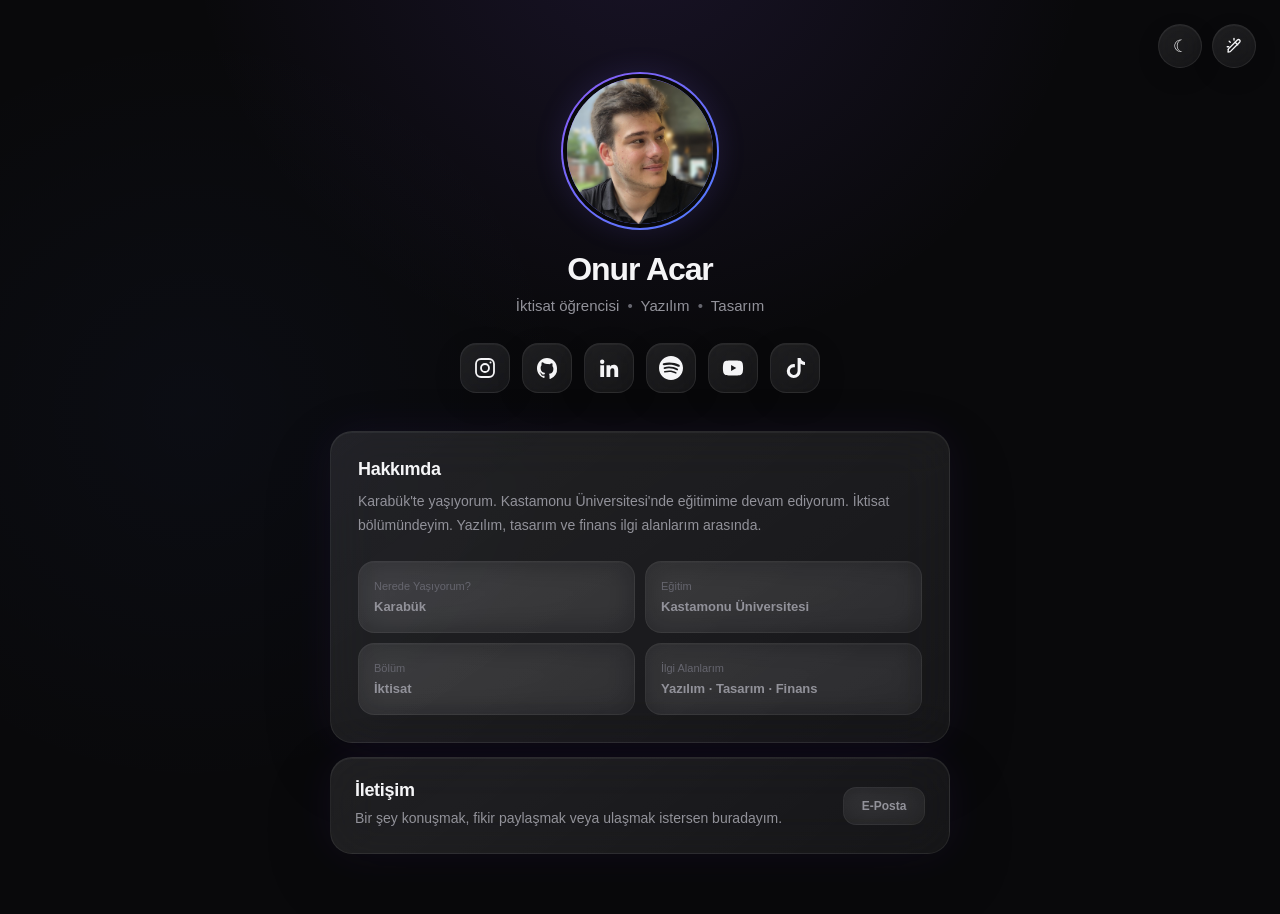
==== index.html @ 97173c67 "Add files via upload" ====
<!DOCTYPE html>
<html lang="tr">
<head>
    <meta charset="UTF-8">

    <meta
        name="viewport"
        content="width=device-width, initial-scale=1.0"
    >

    <meta
        name="description"
        content="Onur Acar — İktisat öğrencisi, yazılım ve tasarım."
    >

    <title>Onur Acar</title>

    <link rel="stylesheet" href="style.css">
</head>

<body>

    <!-- ---------- Yardımcı Butonlar ---------- -->

    <div class="utility-buttons" aria-label="Görünüm ayarları">

        <button
            id="theme-toggle"
            type="button"
            aria-label="Temayı değiştir"
        >
            ☾
        </button>

        <button
            id="color-toggle"
            type="button"
            aria-label="Rengi özelleştir"
            aria-expanded="false"
            aria-controls="color-panel"
        >
            <svg
                viewBox="0 0 24 24"
                fill="none"
                stroke="currentColor"
                stroke-width="1.8"
                stroke-linecap="round"
                stroke-linejoin="round"
                aria-hidden="true"
            >
                <path d="M4 16.5 16.5 4a2.12 2.12 0 0 1 3 3L7 19.5 4 20l.5-3.5Z"></path>
                <path d="m13.5 7 3.5 3.5"></path>
                <path d="M5 13H3"></path>
                <path d="M7 7 5.5 5.5"></path>
                <path d="M12 4V2"></path>
            </svg>
        </button>

        <div
            id="color-panel"
            class="color-panel"
            aria-hidden="true"
        >
            <p class="color-panel-title">Renk</p>

            <button
                class="color-option active"
                type="button"
                data-color="galaxy"
                aria-label="Galaxy rengi"
                aria-pressed="true"
            >
                <span class="color-swatch galaxy"></span>
                <span>Galaxy</span>
            </button>

            <button
                class="color-option"
                type="button"
                data-color="gold"
                aria-label="Altın sarısı rengi"
                aria-pressed="false"
            >
                <span class="color-swatch gold"></span>
                <span>Gold</span>
            </button>

            <button
                class="color-option"
                type="button"
                data-color="mint"
                aria-label="Nane yeşili rengi"
                aria-pressed="false"
            >
                <span class="color-swatch mint"></span>
                <span>Mint</span>
            </button>

            <button
                class="color-option"
                type="button"
                data-color="sky"
                aria-label="Gök mavisi rengi"
                aria-pressed="false"
            >
                <span class="color-swatch sky"></span>
                <span>Sky</span>
            </button>
        </div>

    </div>


    <!-- ---------- Ana İçerik ---------- -->

    <main class="container">

        <!-- ---------- Profil ---------- -->

        <header class="profile-header">

            <button
                class="profile-button"
                id="profile-open"
                type="button"
                aria-label="Profil fotoğrafını büyüt"
            >
                <span class="profile-ring">
                    <img
                        src="assets/profile.jpg"
                        alt="Onur Acar"
                    >
                </span>
            </button>

            <h1>Onur Acar</h1>

            <p class="subtitle">
                İktisat öğrencisi
                <span>•</span>
                Yazılım
                <span>•</span>
                Tasarım
            </p>

        </header>


        <!-- ---------- Sosyal Medya ---------- -->

        <nav
            class="socials"
            aria-label="Sosyal medya hesapları"
        >

            <!-- Instagram -->

            <a
                href="https://www.instagram.com/10ur.mp4"
                class="social-button"
                target="_blank"
                rel="noopener noreferrer"
                aria-label="Instagram"
                data-tooltip="Instagram"
            >
                <svg
                    viewBox="0 0 24 24"
                    fill="none"
                    stroke="currentColor"
                    stroke-width="1.8"
                    stroke-linecap="round"
                    stroke-linejoin="round"
                    aria-hidden="true"
                >
                    <rect
                        x="3"
                        y="3"
                        width="18"
                        height="18"
                        rx="5"
                    ></rect>

                    <circle
                        cx="12"
                        cy="12"
                        r="4"
                    ></circle>

                    <circle
                        cx="17.5"
                        cy="6.5"
                        r="1"
                        fill="currentColor"
                        stroke="none"
                    ></circle>
                </svg>
            </a>


            <!-- GitHub -->

            <a
                href="https://github.com/10uracar"
                class="social-button"
                target="_blank"
                rel="noopener noreferrer"
                aria-label="GitHub"
                data-tooltip="GitHub"
            >
                <svg
                    viewBox="0 0 24 24"
                    fill="currentColor"
                    aria-hidden="true"
                >
                    <path d="M12 2C6.48 2 2 6.58 2 12.24c0 4.52 2.87 8.35 6.84 9.7.5.1.68-.22.68-.49v-1.72c-2.78.62-3.37-1.22-3.37-1.22-.45-1.18-1.11-1.49-1.11-1.49-.91-.64.07-.63.07-.63 1 .08 1.53 1.06 1.53 1.06.9 1.58 2.36 1.12 2.94.86.09-.66.35-1.12.64-1.38-2.22-.26-4.56-1.15-4.56-5.08 0-1.12.39-2.03 1.03-2.75-.1-.26-.45-1.31.1-2.72 0 0 .84-.28 2.75 1.05A9.18 9.18 0 0 1 12 8.01c.85 0 1.71.12 2.51.36 1.91-1.33 2.75-1.05 2.75-1.05.55 1.41.2 2.46.1 2.72.64.72 1.03 1.63 1.03 2.75 0 3.94-2.34 4.81-4.57 5.07.36.32.68.94.68 1.9v2.82c0 .27.18.6.69.49A10.26 10.26 0 0 0 22 12.24C22 6.58 17.52 2 12 2Z"></path>
                </svg>
            </a>


            <!-- LinkedIn -->

            <a
                href="https://www.linkedin.com/in/10uracar"
                class="social-button"
                target="_blank"
                rel="noopener noreferrer"
                aria-label="LinkedIn"
                data-tooltip="LinkedIn"
            >
                <svg
                    viewBox="0 0 24 24"
                    fill="currentColor"
                    aria-hidden="true"
                >
                    <path d="M5.2 3.5A2.2 2.2 0 1 1 5.2 7.9a2.2 2.2 0 0 1 0-4.4ZM3.3 9.2h3.8V21H3.3V9.2Zm6.2 0h3.6v1.61h.05c.5-.95 1.72-1.95 3.54-1.95 3.79 0 4.49 2.49 4.49 5.72V21h-3.8v-5.7c0-1.36-.02-3.1-1.89-3.1-1.9 0-2.19 1.48-2.19 3V21H9.5V9.2Z"></path>
                </svg>
            </a>


            <!-- Spotify -->

            <a
                href="https://open.spotify.com/user/31okru5ad7dpgz55moehyej2br2a?si=30aa7ba0c0bc4e82"
                class="social-button"
                target="_blank"
                rel="noopener noreferrer"
                aria-label="Spotify"
                data-tooltip="Spotify"
            >
                <svg
                    viewBox="0 0 24 24"
                    fill="currentColor"
                    aria-hidden="true"
                >
                    <path d="M12 0C5.4 0 0 5.4 0 12s5.4 12 12 12 12-5.4 12-12S18.66 0 12 0zm5.521 17.34c-.24.359-.66.48-1.021.24-2.82-1.74-6.36-2.101-10.561-1.141-.418.122-.779-.179-.899-.539-.12-.421.18-.78.54-.9 4.56-1.021 8.52-.6 11.64 1.32.42.18.479.659.301 1.02zm1.44-3.3c-.301.42-.841.6-1.262.3-3.239-1.98-8.159-2.58-11.939-1.38-.479.12-1.02-.12-1.14-.6-.12-.48.12-1.021.6-1.141C9.6 9.9 15 10.561 18.72 12.84c.361.181.54.78.241 1.2zm.12-3.36C15.24 8.4 8.82 8.16 5.16 9.301c-.6.179-1.2-.181-1.38-.721-.18-.601.18-1.2.72-1.381 4.26-1.26 11.28-1.02 15.721 1.621.539.3.719 1.02.419 1.56-.299.421-1.02.599-1.559.3z"></path>
                </svg>
            </a>


            <!-- YouTube -->

            <a
                href="https://www.youtube.com/@onur_acar"
                class="social-button"
                target="_blank"
                rel="noopener noreferrer"
                aria-label="YouTube"
                data-tooltip="YouTube"
            >
                <svg
                    viewBox="0 0 24 24"
                    fill="currentColor"
                    aria-hidden="true"
                >
                    <path d="M21.58 7.19a2.93 2.93 0 0 0-2.06-2.08C17.7 4.6 12 4.6 12 4.6s-5.7 0-7.52.51a2.93 2.93 0 0 0-2.06 2.08C1.91 9.03 1.91 12 1.91 12s0 2.97.51 4.81a2.93 2.93 0 0 0 2.06 2.08c1.82.51 7.52.51 7.52.51s5.7 0 7.52-.51a2.93 2.93 0 0 0 2.06-2.08c.51-1.84.51-4.81.51-4.81s0-2.97-.51-4.81ZM10.1 15.1V8.9l5.2 3.1-5.2 3.1Z"></path>
                </svg>
            </a>


            <!-- TikTok -->

            <a
                href="https://www.tiktok.com/@10ur.acar"
                class="social-button"
                target="_blank"
                rel="noopener noreferrer"
                aria-label="TikTok"
                data-tooltip="TikTok"
            >
                <svg
                    viewBox="0 0 24 24"
                    fill="currentColor"
                    aria-hidden="true"
                >
                    <path d="M14.6 2h3.05c.28 1.47 1.1 2.64 2.35 3.37.62.36 1.29.59 2 .69v3.04a8.1 8.1 0 0 1-4.35-1.28v7.24a6.94 6.94 0 1 1-6.94-6.94c.4 0 .8.04 1.18.1v3.1a3.88 3.88 0 1 0 2.71 3.74V2Z"></path>
                </svg>
            </a>

        </nav>


        <!-- ---------- Hakkımda ---------- -->

        <section class="about-card">

            <h2>Hakkımda</h2>

            <p>
                Karabük'te yaşıyorum. Kastamonu Üniversitesi'nde
                eğitimime devam ediyorum. İktisat bölümündeyim.
                Yazılım, tasarım ve finans ilgi alanlarım arasında.
            </p>


            <div class="tags">

                <div class="info-item">
                    <span class="info-label">
                        Nerede Yaşıyorum?
                    </span>

                    <strong>
                        Karabük
                    </strong>
                </div>


                <div class="info-item">
                    <span class="info-label">
                        Eğitim
                    </span>

                    <strong>
                        Kastamonu Üniversitesi
                    </strong>
                </div>


                <div class="info-item">
                    <span class="info-label">
                        Bölüm
                    </span>

                    <strong>
                        İktisat
                    </strong>
                </div>


                <div class="info-item">
                    <span class="info-label">
                        İlgi Alanlarım
                    </span>

                    <strong>
                        Yazılım · Tasarım · Finans
                    </strong>
                </div>

            </div>

        </section>


        <!-- ---------- İletişim ---------- -->

        <section class="contact-card">

            <div class="contact-copy">
                <h2>İletişim</h2>

                <p>
                    Bir şey konuşmak, fikir paylaşmak veya ulaşmak istersen buradayım.
                </p>
            </div>

            <a
                class="contact-link"
                href="mailto:iletisim@onuracar.net"
            >
                <span>E-Posta</span>
            </a>

        </section>

    </main>


    <!-- ---------- Profil Önizleme ---------- -->

    <div
        id="profile-lightbox"
        class="profile-lightbox"
        aria-hidden="true"
    >
        <div class="profile-lightbox-backdrop"></div>

        <img
            id="profile-lightbox-image"
            class="profile-lightbox-image"
            src="assets/profile.jpg"
            alt="Onur Acar"
            draggable="false"
        >
    </div>


    <script src="script.js"></script>

</body>
</html>
---- style.css ----
/* =========================================
   Onur Acar — Personal Website
========================================= */


/* ---------- Temel ---------- */

* {
    margin: 0;
    padding: 0;
    box-sizing: border-box;
}

html {
    scroll-behavior: smooth;
}

:root {
    --background: #09090b;

    --surface: rgba(255, 255, 255, 0.035);
    --surface-hover: rgba(255, 255, 255, 0.065);

    --text: #f5f5f7;
    --text-secondary: #92929a;
    --text-muted: #66666f;

    --border: rgba(255, 255, 255, 0.075);

    --tag-background: rgba(255, 255, 255, 0.025);
    --tag-border: rgba(255, 255, 255, 0.055);

    --accent-1: #8b5cf6;
    --accent-2: #4f7cff;

    --glow-1: rgba(139, 92, 246, 0.12);
    --glow-2: rgba(79, 124, 255, 0.035);
    --profile-glow: rgba(113, 91, 246, 0.15);
    --profile-glow-hover: rgba(113, 91, 246, 0.22);
    --accent-soft: rgba(139, 92, 246, 0.08);
    --selection: rgba(139, 92, 246, 0.35);

    --shadow: rgba(0, 0, 0, 0.16);
}


/* ---------- Renk Paletleri ---------- */

body.color-galaxy {
    --accent-1: #8b5cf6;
    --accent-2: #4f7cff;

    --glow-1: rgba(139, 92, 246, 0.12);
    --glow-2: rgba(79, 124, 255, 0.035);
    --profile-glow: rgba(113, 91, 246, 0.15);
    --profile-glow-hover: rgba(113, 91, 246, 0.22);
    --accent-soft: rgba(139, 92, 246, 0.08);
    --selection: rgba(139, 92, 246, 0.35);
}

body.color-gold {
    --accent-1: #f5c451;
    --accent-2: #d89a2b;

    --glow-1: rgba(245, 196, 81, 0.10);
    --glow-2: rgba(216, 154, 43, 0.035);
    --profile-glow: rgba(245, 196, 81, 0.14);
    --profile-glow-hover: rgba(245, 196, 81, 0.20);
    --accent-soft: rgba(245, 196, 81, 0.075);
    --selection: rgba(245, 196, 81, 0.30);
}

body.color-mint {
    --accent-1: #54d7b0;
    --accent-2: #2fb7a0;

    --glow-1: rgba(84, 215, 176, 0.09);
    --glow-2: rgba(47, 183, 160, 0.035);
    --profile-glow: rgba(84, 215, 176, 0.13);
    --profile-glow-hover: rgba(84, 215, 176, 0.19);
    --accent-soft: rgba(84, 215, 176, 0.07);
    --selection: rgba(84, 215, 176, 0.28);
}

body.color-sky {
    --accent-1: #59b9ff;
    --accent-2: #3986ee;

    --glow-1: rgba(89, 185, 255, 0.10);
    --glow-2: rgba(57, 134, 238, 0.035);
    --profile-glow: rgba(89, 185, 255, 0.14);
    --profile-glow-hover: rgba(89, 185, 255, 0.20);
    --accent-soft: rgba(89, 185, 255, 0.075);
    --selection: rgba(89, 185, 255, 0.30);
}


/* ---------- Aydınlık Mod ---------- */

body.light-mode {
    --background: #f5f5f7;

    --surface: rgba(255, 255, 255, 0.68);
    --surface-hover: rgba(255, 255, 255, 0.88);

    --text: #17171a;
    --text-secondary: #68686f;
    --text-muted: #96969d;

    --border: rgba(0, 0, 0, 0.08);

    --tag-background: rgba(0, 0, 0, 0.025);
    --tag-border: rgba(0, 0, 0, 0.055);

    --shadow: rgba(0, 0, 0, 0.08);
}


/* ---------- Body ---------- */

body {
    min-height: 100vh;

    font-family:
        Inter,
        -apple-system,
        BlinkMacSystemFont,
        "Segoe UI",
        sans-serif;

    background:
        radial-gradient(
            circle at 50% -10%,
            var(--glow-1),
            transparent 38%
        ),
        radial-gradient(
            circle at 15% 45%,
            var(--glow-2),
            transparent 32%
        ),
        var(--background);

    color: var(--text);

    -webkit-font-smoothing: antialiased;

    transition:
        background-color 300ms ease,
        color 300ms ease;
}


/* ---------- Yardımcı Butonlar ---------- */

.utility-buttons {
    position: fixed;
    top: 24px;
    right: 24px;
    z-index: 50;

    display: flex;
    align-items: center;
    gap: 10px;
}

#theme-toggle,
#color-toggle {
    width: 44px;
    height: 44px;

    display: flex;
    align-items: center;
    justify-content: center;

    border: 1px solid var(--border);
    border-radius: 50%;

    background:
        linear-gradient(
            145deg,
            rgba(255, 255, 255, 0.055),
            rgba(255, 255, 255, 0.018)
        ),
        var(--surface);

    color: var(--text);

    cursor: pointer;

    backdrop-filter: blur(16px);
    -webkit-backdrop-filter: blur(16px);

    box-shadow:
        0 8px 28px rgba(0, 0, 0, 0.08),
        inset 0 1px 0 rgba(255, 255, 255, 0.045);

    transition:
        transform 180ms ease,
        background 180ms ease,
        border-color 180ms ease,
        color 180ms ease,
        box-shadow 180ms ease;
}

#theme-toggle {
    font-size: 17px;
}

#color-toggle svg {
    width: 18px;
    height: 18px;
    display: block;
}

#theme-toggle:hover,
#color-toggle:hover {
    transform: scale(1.06);

    background: var(--surface-hover);

    border-color: var(--border);

    box-shadow:
        0 10px 30px rgba(0, 0, 0, 0.12),
        0 0 22px var(--accent-soft),
        inset 0 1px 0 rgba(255, 255, 255, 0.055);
}

#theme-toggle:active,
#color-toggle:active {
    transform: scale(0.94);
}


/* ---------- Renk Paneli ---------- */

.color-panel {
    position: absolute;
    top: calc(100% + 10px);
    right: 0;

    width: 154px;

    padding: 9px;

    border: 1px solid var(--border);
    border-radius: 17px;

    background:
        linear-gradient(
            145deg,
            rgba(255, 255, 255, 0.065),
            rgba(255, 255, 255, 0.02)
        ),
        var(--surface);

    backdrop-filter: blur(24px) saturate(135%);
    -webkit-backdrop-filter: blur(24px) saturate(135%);

    box-shadow:
        0 20px 55px var(--shadow),
        0 0 30px var(--accent-soft),
        inset 0 1px 0 rgba(255, 255, 255, 0.05);

    opacity: 0;
    visibility: hidden;
    pointer-events: none;

    transform: translateY(-6px) scale(0.97);
    transform-origin: top right;

    transition:
        opacity 170ms ease,
        transform 170ms cubic-bezier(0.22, 1, 0.36, 1),
        visibility 170ms ease;
}

.color-panel.is-open {
    opacity: 1;
    visibility: visible;
    pointer-events: auto;

    transform: translateY(0) scale(1);
}

.color-panel-title {
    margin: 2px 7px 7px;

    color: var(--text-muted);

    font-size: 10px;
    font-weight: 600;

    letter-spacing: 0.08em;
    text-transform: uppercase;
}

.color-option {
    width: 100%;

    display: flex;
    align-items: center;
    gap: 9px;

    padding: 8px 8px;

    border: 0;
    border-radius: 11px;

    background: transparent;
    color: var(--text-secondary);

    font: inherit;
    font-size: 12px;
    font-weight: 500;

    cursor: pointer;
    text-align: left;

    transition:
        background 160ms ease,
        color 160ms ease,
        transform 160ms ease;
}

.color-option:hover {
    background: var(--surface-hover);
    color: var(--text);
    transform: translateX(1px);
}

.color-option.active {
    background: var(--surface-hover);
    color: var(--text);
}

.color-swatch {
    width: 13px;
    height: 13px;

    flex: 0 0 13px;

    border-radius: 50%;

    box-shadow:
        inset 0 0 0 1px rgba(255, 255, 255, 0.22),
        0 0 10px currentColor;
}

.color-swatch.galaxy {
    color: #7d72ff;
    background: linear-gradient(135deg, #8b5cf6, #4f7cff);
}

.color-swatch.gold {
    color: #e8ad39;
    background: linear-gradient(135deg, #f5c451, #d89a2b);
}

.color-swatch.mint {
    color: #4ac7a5;
    background: linear-gradient(135deg, #54d7b0, #2fb7a0);
}

.color-swatch.sky {
    color: #4ea6f5;
    background: linear-gradient(135deg, #59b9ff, #3986ee);
}


/* ---------- Ana Konteyner ---------- */

.container {
    width: min(100% - 40px, 620px);

    margin: 0 auto;

    padding: 72px 0 60px;

    display: flex;
    flex-direction: column;
    align-items: center;
}


/* ---------- Profil ---------- */

.profile-header {
    display: flex;
    flex-direction: column;
    align-items: center;

    text-align: center;
}


/* ---------- Profil Butonu ---------- */

.profile-button {
    display: block;

    padding: 0;

    border: 0;

    background: none;

    color: inherit;

    cursor: pointer;

    border-radius: 50%;

    -webkit-tap-highlight-color: transparent;
}


/* ---------- Profil Halkası ---------- */

.profile-ring {
    width: 158px;
    height: 158px;

    display: block;

    padding: 2px;

    border-radius: 50%;

    background:
        linear-gradient(
            135deg,
            var(--accent-1),
            var(--accent-2)
        );

    box-shadow:
        0 0 28px var(--profile-glow);

    transition:
        box-shadow 300ms ease,
        transform 300ms ease,
        opacity 260ms ease;
}

.profile-button:hover .profile-ring {
    transform: scale(1.015);

    box-shadow:
        0 0 36px var(--profile-glow-hover);
}

.profile-button.is-lightbox-active .profile-ring {
    opacity: 0;
    transform: scale(0.97);
}


/* ---------- Profil Fotoğrafı ---------- */

.profile-ring img {
    width: 100%;
    height: 100%;

    display: block;

    object-fit: cover;

    border-radius: 50%;

    border: 4px solid var(--background);

    background: var(--background);
}


/* ---------- İsim ---------- */

.container h1 {
    margin-top: 20px;

    color: var(--text);

    font-size: 32px;
    font-weight: 650;

    line-height: 1.2;

    letter-spacing: -1.1px;

    text-align: center;
}


/* ---------- Alt Başlık ---------- */

.subtitle {
    margin-top: 7px;

    color: var(--text-secondary);

    font-size: 15px;
    font-weight: 400;

    line-height: 1.5;

    text-align: center;
}

.subtitle span {
    margin: 0 4px;

    color: var(--text-muted);
}


/* ---------- Sosyal Medya ---------- */

.socials {
    display: flex;
    align-items: center;
    justify-content: center;

    gap: 12px;

    margin-top: 25px;
}

.socials a {
    position: relative;

    width: 50px;
    height: 50px;

    display: flex;
    align-items: center;
    justify-content: center;

    border: 1px solid var(--border);
    border-radius: 16px;

    background:
        linear-gradient(
            145deg,
            rgba(255, 255, 255, 0.055),
            rgba(255, 255, 255, 0.018)
        ),
        var(--surface);

    color: var(--text);

    text-decoration: none;

    backdrop-filter: blur(22px) saturate(130%);
    -webkit-backdrop-filter: blur(22px) saturate(130%);

    box-shadow:
        0 8px 30px rgba(0, 0, 0, 0.10),
        inset 0 1px 0 rgba(255, 255, 255, 0.045);

    transition:
        transform 180ms ease,
        background 180ms ease,
        border-color 180ms ease,
        box-shadow 180ms ease,
        color 180ms ease;
}


/* ---------- Sosyal İkonları ---------- */

.socials a svg {
    width: 24px;
    height: 24px;

    display: block;

    transition:
        transform 180ms ease;
}


/* ---------- Tooltip ---------- */

.socials a::after {
    content: attr(data-tooltip);

    position: absolute;

    left: 50%;
    bottom: calc(100% + 11px);

    transform:
        translateX(-50%)
        translateY(6px);

    padding: 7px 10px;

    border: 1px solid var(--border);
    border-radius: 9px;

    background: var(--surface-hover);

    color: var(--text);

    font-size: 11px;
    font-weight: 550;

    line-height: 1;

    white-space: nowrap;

    pointer-events: none;

    opacity: 0;

    box-shadow:
        0 10px 30px var(--shadow);

    backdrop-filter: blur(18px);
    -webkit-backdrop-filter: blur(18px);

    transition:
        opacity 170ms ease,
        transform 170ms cubic-bezier(0.22, 1, 0.36, 1);
}


/* ---------- Tooltip Hover ---------- */

.socials a:hover::after {
    opacity: 1;

    transform:
        translateX(-50%)
        translateY(0);
}


/* ---------- Sosyal Hover ---------- */

.socials a:hover {
    transform: translateY(-4px);

    background:
        linear-gradient(
            145deg,
            rgba(255, 255, 255, 0.075),
            rgba(255, 255, 255, 0.025)
        ),
        var(--surface-hover);

    border-color: rgba(255, 255, 255, 0.12);

    box-shadow:
        0 12px 32px rgba(0, 0, 0, 0.16),
        0 0 24px var(--accent-soft),
        inset 0 1px 0 rgba(255, 255, 255, 0.06);
}

.socials a:hover svg {
    transform: scale(1.06);
}

.socials a:active {
    transform: translateY(-1px) scale(0.94);
}


/* ---------- Hakkımda ---------- */

.about-card,
.contact-card {
    width: 100%;

    border: 1px solid var(--border);
    border-radius: 22px;

    background:
        linear-gradient(
            145deg,
            rgba(255, 255, 255, 0.065),
            rgba(255, 255, 255, 0.018)
        ),
        var(--surface);

    backdrop-filter: blur(26px) saturate(135%);
    -webkit-backdrop-filter: blur(26px) saturate(135%);

    box-shadow:
        0 24px 70px var(--shadow),
        0 0 45px var(--accent-soft),
        inset 0 1px 0 rgba(255, 255, 255, 0.05);

    transition:
        background 300ms ease,
        border-color 300ms ease,
        box-shadow 300ms ease;
}

.about-card {
    margin-top: 38px;
    padding: 27px;
}

.contact-card {
    margin-top: 14px;
    padding: 22px 24px;

    display: flex;
    align-items: center;
    justify-content: space-between;
    gap: 20px;
}

body.light-mode .about-card,
body.light-mode .contact-card {
    background:
        linear-gradient(
            145deg,
            rgba(255, 255, 255, 0.65),
            rgba(255, 255, 255, 0.35)
        ),
        var(--surface);
}

.about-card h2,
.contact-card h2 {
    color: var(--text);

    font-size: 18px;
    font-weight: 600;

    letter-spacing: -0.3px;
}

.about-card > p,
.contact-card p {
    color: var(--text-secondary);

    font-size: 14px;
    line-height: 1.7;
}

.about-card > p {
    margin-top: 10px;
}

.contact-card p {
    margin-top: 6px;
}


/* ---------- Bilgi Kutuları ---------- */

.tags {
    display: grid;

    grid-template-columns: repeat(2, 1fr);

    gap: 10px;

    margin-top: 24px;
}

.info-item {
    min-height: 72px;

    display: flex;
    flex-direction: column;
    justify-content: center;

    padding: 12px 15px;

    border: 1px solid var(--tag-border);
    border-radius: 16px;

    background:
        linear-gradient(
            145deg,
            rgba(255, 255, 255, 0.035),
            rgba(255, 255, 255, 0.01)
        ),
        var(--tag-background);

    backdrop-filter: blur(14px);
    -webkit-backdrop-filter: blur(14px);

    box-shadow:
        inset 0 1px 0 rgba(255, 255, 255, 0.025);

    transition:
        background 180ms ease,
        border-color 180ms ease,
        transform 180ms ease;
}

.info-item:hover {
    background: var(--surface-hover);

    border-color: var(--border);

    transform: translateY(-1px);
}

.info-label {
    margin-bottom: 5px;

    color: var(--text-muted);

    font-size: 11px;
    font-weight: 500;

    line-height: 1.3;
}

.info-item strong {
    color: var(--text-secondary);

    font-size: 13px;
    font-weight: 550;

    line-height: 1.4;
}


/* ---------- İletişim ---------- */

.contact-copy {
    min-width: 0;
}

.contact-link {
    flex: 0 0 auto;

    display: inline-flex;
    align-items: center;
    justify-content: center;

    min-width: 82px;
    padding: 11px 16px;

    border: 1px solid var(--tag-border);
    border-radius: 13px;

    background:
        linear-gradient(
            145deg,
            rgba(255, 255, 255, 0.035),
            rgba(255, 255, 255, 0.01)
        ),
        var(--tag-background);

    color: var(--text-secondary);

    font-size: 12px;
    font-weight: 550;

    text-decoration: none;
    white-space: nowrap;

    backdrop-filter: blur(12px);
    -webkit-backdrop-filter: blur(12px);

    transition:
        transform 180ms ease,
        background 180ms ease,
        border-color 180ms ease,
        color 180ms ease,
        box-shadow 180ms ease;
}

.contact-link:hover {
    transform: translateY(-2px);

    background: var(--surface-hover);

    border-color: var(--border);

    color: var(--text);

    box-shadow:
        0 8px 24px rgba(0, 0, 0, 0.10),
        0 0 18px var(--accent-soft);
}


/* ---------- Profil Önizleme ---------- */

.profile-lightbox {
    position: fixed;
    inset: 0;
    z-index: 100;

    opacity: 0;
    visibility: hidden;
    pointer-events: none;

    transition:
        opacity 300ms ease,
        visibility 300ms ease;
}

.profile-lightbox.is-visible {
    opacity: 1;
    visibility: visible;
    pointer-events: auto;
}

.profile-lightbox-backdrop {
    position: absolute;
    inset: 0;

    background: rgba(5, 5, 10, 0.56);

    backdrop-filter: blur(16px) saturate(115%);
    -webkit-backdrop-filter: blur(16px) saturate(115%);

    opacity: 0;

    transition: opacity 320ms ease;
    cursor: pointer;
}

.profile-lightbox.is-visible .profile-lightbox-backdrop {
    opacity: 1;
}

.profile-lightbox-image {
    position: fixed;
    left: 50%;
    top: 50%;

    width: min(82vw, 560px);
    height: min(82vw, 560px);

    max-width: none;
    max-height: none;

    object-fit: cover;
    object-position: center;

    border-radius: 24px;

    opacity: 1;
    user-select: none;
    -webkit-user-select: none;
    -webkit-touch-callout: none;
    -webkit-user-drag: none;
    cursor: zoom-out;

    box-shadow:
        0 28px 90px rgba(0, 0, 0, 0.40);

    will-change: transform, width, height, border-radius;

    transform:
        translate(-50%, -50%)
        translate(0, 0)
        scale(0);

    transform-origin: center center;

    transition:
        transform 400ms cubic-bezier(0.22, 1, 0.36, 1),
        width 400ms cubic-bezier(0.22, 1, 0.36, 1),
        height 400ms cubic-bezier(0.22, 1, 0.36, 1),
        border-radius 400ms cubic-bezier(0.22, 1, 0.36, 1),
        box-shadow 400ms ease;
}

.profile-lightbox-image.is-expanded {
    transform:
        translate(-50%, -50%)
        translate(0, 0)
        scale(1);
}

body.lightbox-open {
    overflow: hidden;
}


.profile-ring img,
.profile-lightbox-image {
    user-select: none;
    -webkit-user-select: none;
    -webkit-touch-callout: none;
    -webkit-user-drag: none;
}


/* ---------- Seçim ---------- */

::selection {
    background: var(--selection);
    color: #ffffff;
}


/* ---------- Mobil ---------- */

@media (max-width: 600px) {

    .utility-buttons {
        top: 18px;
        right: 18px;

        gap: 8px;
    }

    #theme-toggle,
    #color-toggle {
        width: 41px;
        height: 41px;
    }

    #color-toggle svg {
        width: 17px;
        height: 17px;
    }

    .container {
        width: min(100% - 32px, 500px);

        padding-top: 62px;
    }

    .profile-ring {
        width: 138px;
        height: 138px;
    }

    .container h1 {
        font-size: 29px;
    }

    .subtitle {
        font-size: 14px;
    }

    .socials {
        gap: 9px;

        margin-top: 26px;
    }

    .socials a {
        width: 46px;
        height: 46px;

        border-radius: 15px;
    }

    .socials a svg {
        width: 22px;
        height: 22px;
    }

    /* Mobilde tooltip yok */

    .socials a::after {
        display: none;
    }

    .about-card {
        margin-top: 36px;

        padding: 23px;

        border-radius: 21px;
    }

    .tags {
        grid-template-columns: repeat(2, minmax(0, 1fr));
        gap: 8px;

        margin-top: 20px;
    }

    .info-item {
        min-height: 64px;

        padding: 9px 11px;

        border-radius: 14px;
    }

    .info-label {
        margin-bottom: 3px;

        font-size: 10px;
    }

    .info-item strong {
        font-size: 11.5px;
        line-height: 1.3;
    }

    .contact-card {
        margin-top: 12px;

        padding: 19px 20px;

        flex-direction: column;
        align-items: stretch;

        gap: 15px;

        border-radius: 21px;
    }

    .contact-card p {
        font-size: 13px;
        line-height: 1.6;
    }

    .contact-link {
        width: 100%;

        padding: 11px 13px;

        border-radius: 13px;
    }

    .profile-lightbox-backdrop {
        backdrop-filter: blur(13px) saturate(112%);
        -webkit-backdrop-filter: blur(13px) saturate(112%);
    }

    .profile-lightbox-image {
        width: min(82vw, 460px);
        height: min(82vw, 460px);

        border-radius: 21px;

        transition:
            transform 360ms cubic-bezier(0.22, 1, 0.36, 1),
            width 360ms cubic-bezier(0.22, 1, 0.36, 1),
            height 360ms cubic-bezier(0.22, 1, 0.36, 1),
            border-radius 360ms cubic-bezier(0.22, 1, 0.36, 1),
            box-shadow 360ms ease;
    }
}


/* ---------- Küçük Telefonlar ---------- */

@media (max-width: 380px) {

    .container {
        width: calc(100% - 24px);
    }

    .profile-ring {
        width: 128px;
        height: 128px;
    }

    .socials {
        gap: 7px;
    }

    .socials a {
        width: 43px;
        height: 43px;
    }

    .socials a svg {
        width: 21px;
        height: 21px;
    }

    .about-card {
        padding: 20px;
    }

    .contact-card {
        padding: 18px;
    }

    .info-item {
        min-height: 58px;
        padding: 8px 9px;
    }

    .info-label {
        font-size: 9px;
    }

    .info-item strong {
        font-size: 10.5px;
    }
}


/* ---------- Hareket Azaltma ---------- */

@media (prefers-reduced-motion: reduce) {

    html {
        scroll-behavior: auto !important;
    }

    *,
    *::before,
    *::after {
        transition-duration:
            0.01ms !important;
        animation-duration:
            0.01ms !important;
        animation-iteration-count:
            1 !important;
    }
}

html.reduce-motion {
    scroll-behavior: auto;
}
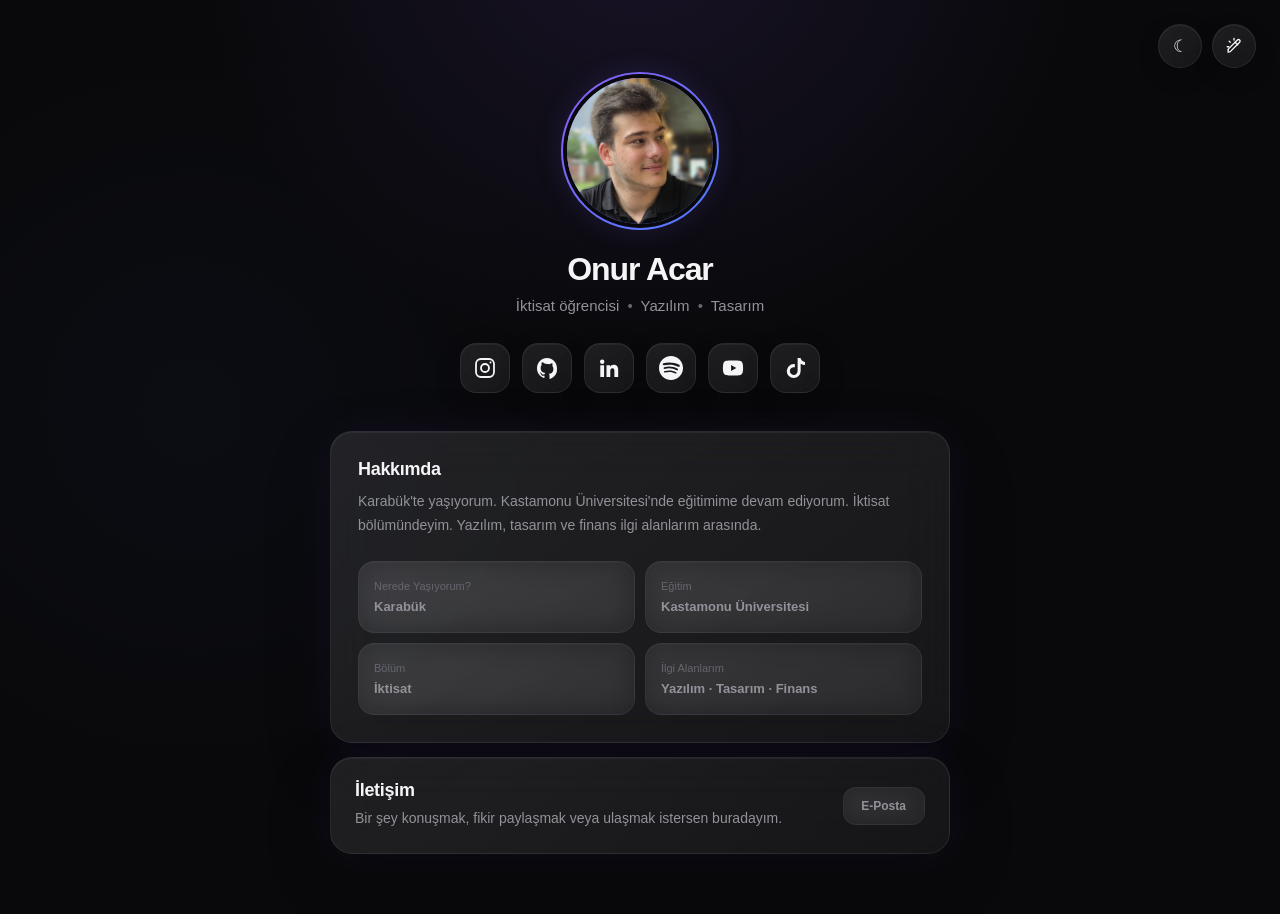
==== commit 7b9d67e9: "Add files via upload" ====
--- a/index.html
+++ b/index.html
@@ -16,6 +16,9 @@
     <title>Onur Acar</title>
 
     <link rel="stylesheet" href="style.css">
+
+<script defer src="https://cloud.umami.is/script.js" data-website-id="8d1eb90f-a151-4767-a942-f5a31077517a"></script>
+
 </head>
 
 <body>
@@ -407,5 +410,7 @@
 
     <script src="script.js"></script>
 
+<!-- Cloudflare Web Analytics --><script type='module' src='https://static.cloudflareinsights.com/beacon.min.js' data-cf-beacon='{"token": "d8fcdd837745445c92255f7de3a8814a"}'></script><!-- End Cloudflare Web Analytics -->
+
 </body>
 </html>
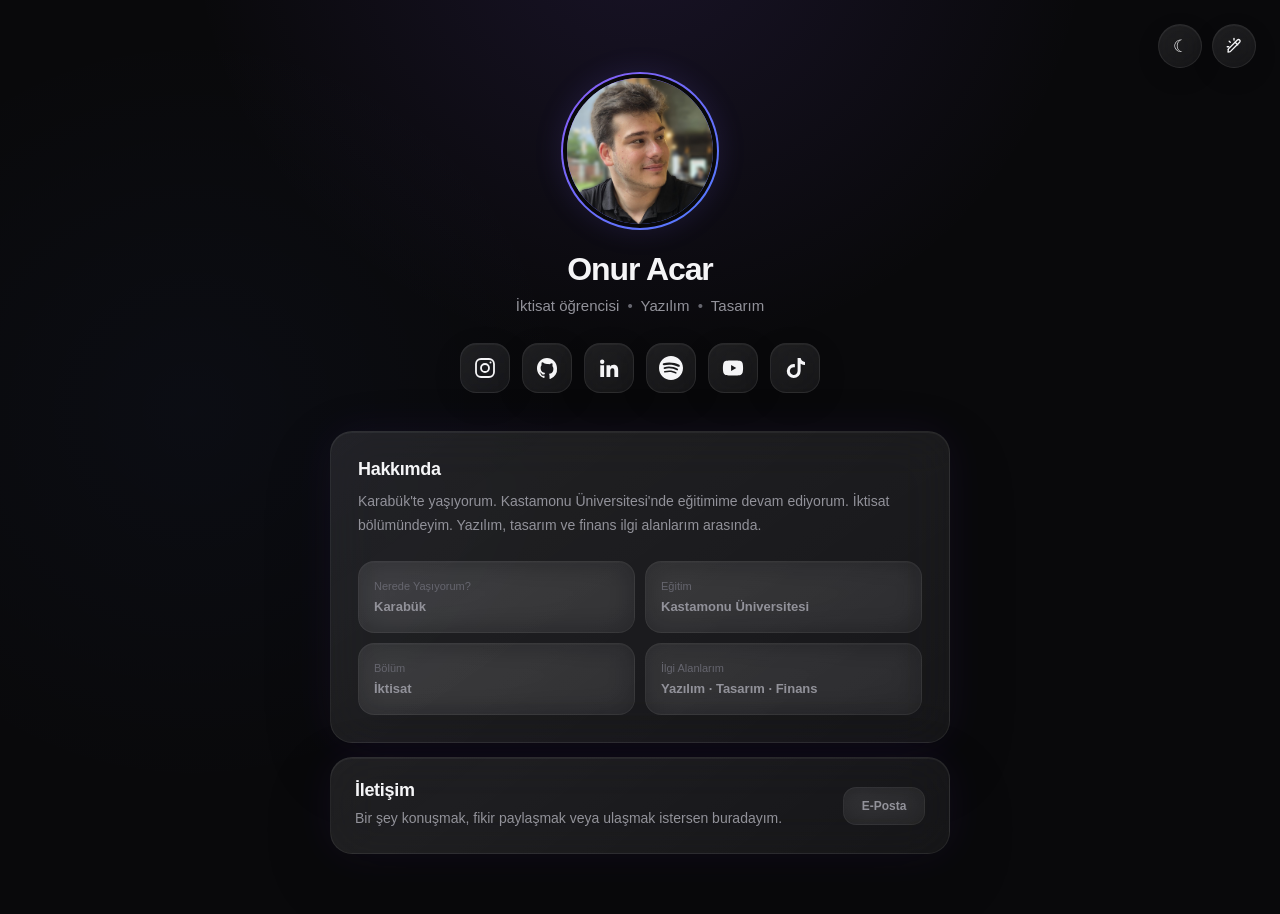
==== commit e45cbdcd: "Add files via upload" ====
--- a/index.html
+++ b/index.html
@@ -410,7 +410,5 @@
 
     <script src="script.js"></script>
 
-<!-- Cloudflare Web Analytics --><script type='module' src='https://static.cloudflareinsights.com/beacon.min.js' data-cf-beacon='{"token": "d8fcdd837745445c92255f7de3a8814a"}'></script><!-- End Cloudflare Web Analytics -->
-
 </body>
 </html>
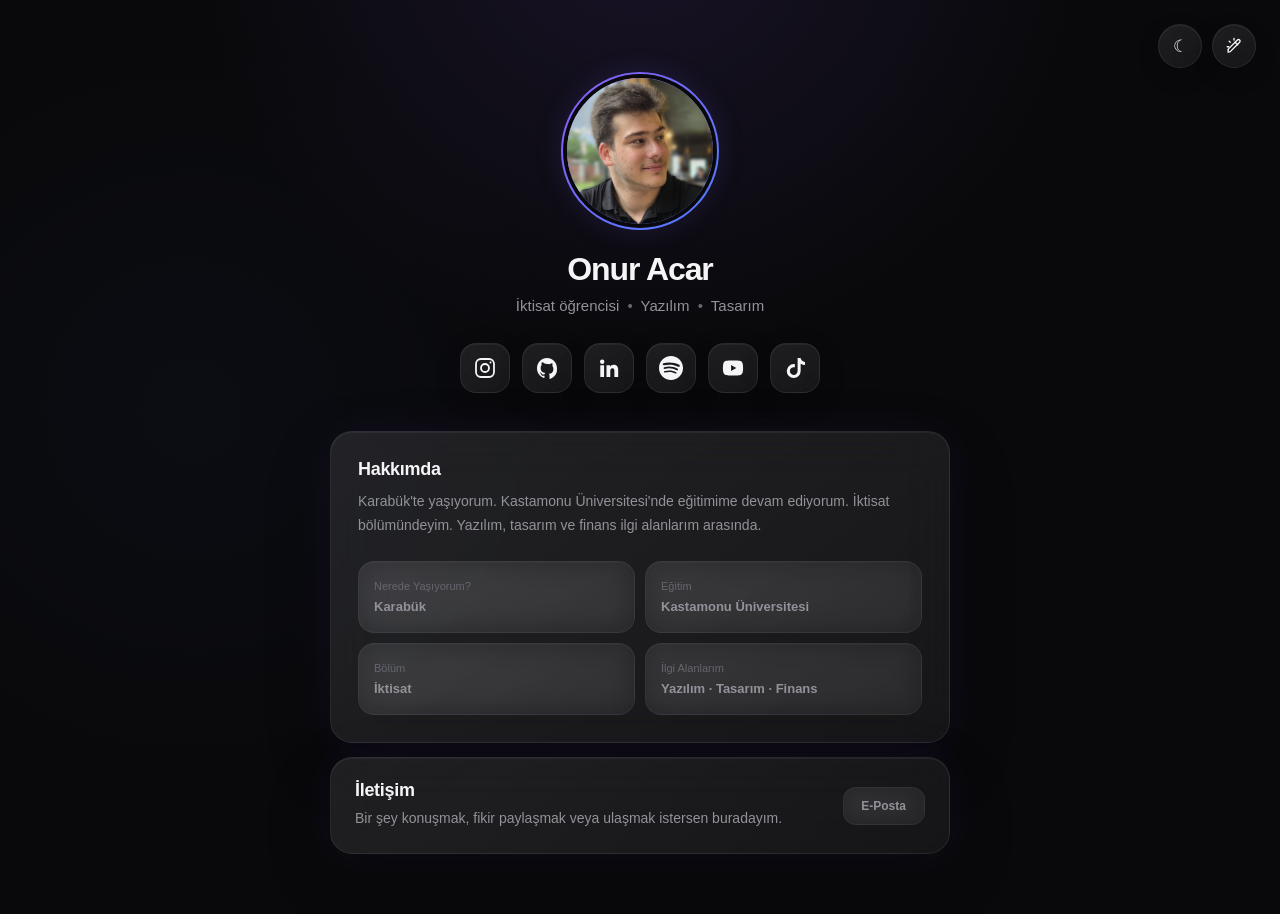
==== commit b7306613: "Add files via upload" ====
--- a/index.html
+++ b/index.html
@@ -410,5 +410,20 @@
 
     <script src="script.js"></script>
 
+<!-- Default Statcounter code for OnurAcar.net http://onuracar.net -->
+<script type="text/javascript">
+var sc_project=13355232; 
+var sc_invisible=1; 
+var sc_security="92a3dbd6"; 
+</script>
+<script type="text/javascript"
+src="https://www.statcounter.com/counter/counter.js" async></script>
+<noscript><div class="statcounter"><a title="Web Analytics Made Easy -
+Statcounter" href="https://statcounter.com/" target="_blank"><img
+class="statcounter" src="https://c.statcounter.com/13355232/0/92a3dbd6/1/"
+alt="Web Analytics Made Easy - Statcounter"
+referrerPolicy="no-referrer-when-downgrade"></a></div></noscript>
+<!-- End of Statcounter Code -->
+
 </body>
 </html>
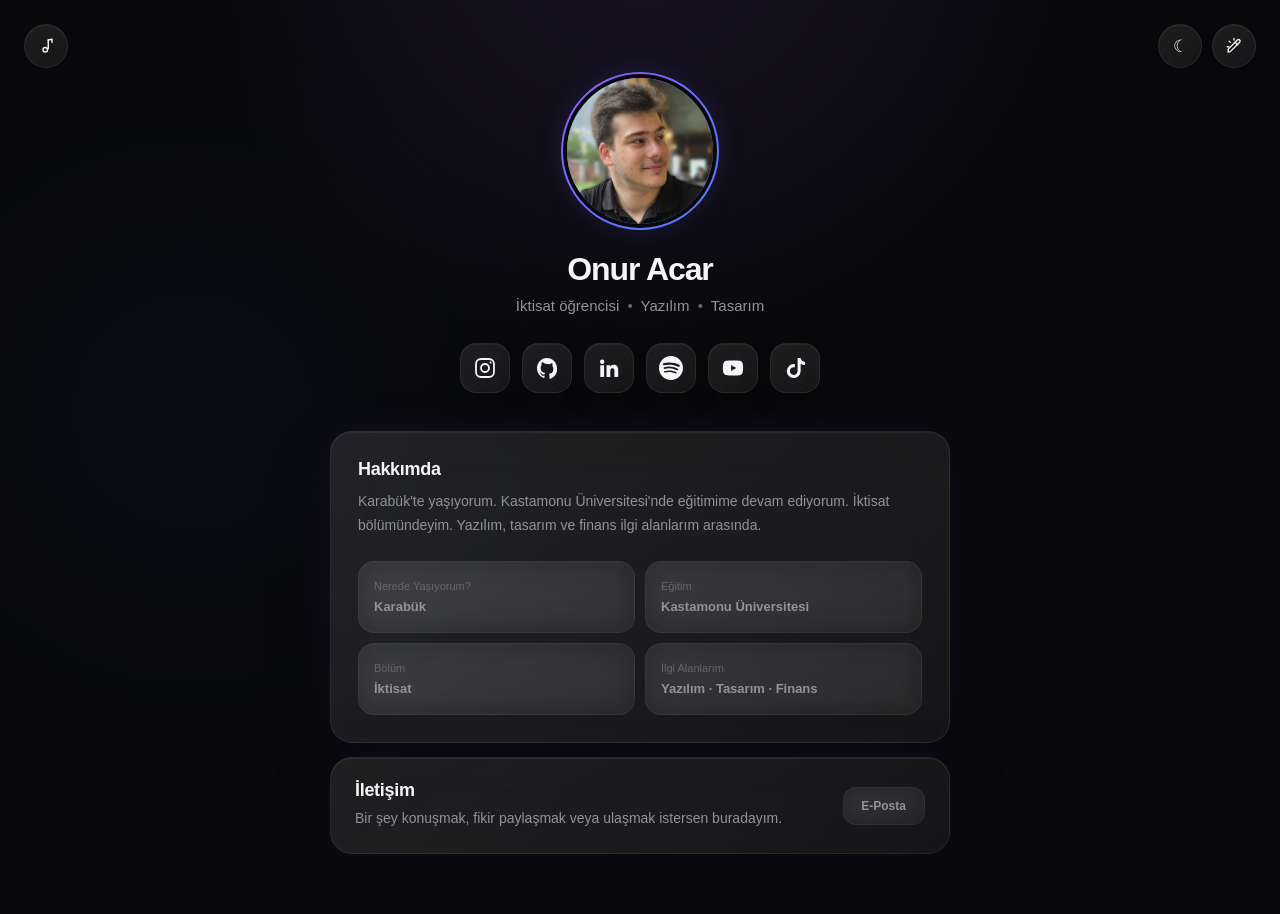
==== commit d6a23945: "Add files via upload" ====
--- a/index.html
+++ b/index.html
@@ -111,6 +111,119 @@
             </button>
         </div>
 
+    </div>
+
+
+    <!-- ---------- Spotify Now Playing ---------- -->
+
+    <div
+        class="spotify-widget"
+        id="spotify-widget"
+    >
+        <button
+            class="spotify-toggle"
+            id="spotify-toggle"
+            type="button"
+            aria-label="Spotify'da son dinlediğimi göster"
+            aria-expanded="false"
+            aria-controls="spotify-panel"
+        >
+            <svg
+                viewBox="0 0 24 24"
+                fill="none"
+                stroke="currentColor"
+                stroke-width="1.9"
+                stroke-linecap="round"
+                stroke-linejoin="round"
+                aria-hidden="true"
+            >
+                <path d="M15 4v11.5"></path>
+                <path d="M15 4l5-1v4"></path>
+                <circle cx="11" cy="17" r="3"></circle>
+            </svg>
+        </button>
+
+        <div
+            class="spotify-panel"
+            id="spotify-panel"
+            aria-hidden="true"
+        >
+            <div class="spotify-panel-top">
+                <div>
+                    <p class="spotify-eyebrow" id="spotify-eyebrow">
+                        Son Dinlenen
+                    </p>
+                    <h2 id="spotify-title">
+                        Yükleniyor...
+                    </h2>
+                </div>
+
+                <button
+                    class="spotify-close"
+                    id="spotify-close"
+                    type="button"
+                    aria-label="Spotify panelini kapat"
+                >
+                    <svg
+                        viewBox="0 0 24 24"
+                        fill="none"
+                        stroke="currentColor"
+                        stroke-width="2"
+                        stroke-linecap="round"
+                        aria-hidden="true"
+                    >
+                        <path d="M6 6l12 12"></path>
+                        <path d="M18 6L6 18"></path>
+                    </svg>
+                </button>
+            </div>
+
+            <div class="spotify-track">
+                <div class="spotify-cover-wrap">
+                    <img
+                        id="spotify-cover"
+                        class="spotify-cover"
+                        src=""
+                        alt=""
+                        draggable="false"
+                    >
+                </div>
+
+                <div class="spotify-track-info">
+                    <p id="spotify-artist">
+                        Spotify verisi alınıyor...
+                    </p>
+
+                    <div class="spotify-progress">
+                        <span
+                            id="spotify-progress-bar"
+                            class="spotify-progress-bar"
+                        ></span>
+                    </div>
+
+                    <div class="spotify-meta">
+                        <span id="spotify-time">—:—</span>
+
+                        <a
+                            id="spotify-link"
+                            href="#"
+                            target="_blank"
+                            rel="noopener noreferrer"
+                        >
+                            Spotify'da Aç
+                            <span aria-hidden="true">↗</span>
+                        </a>
+                    </div>
+                </div>
+            </div>
+
+            <p
+                class="spotify-empty"
+                id="spotify-empty"
+            >
+                Henüz Spotify dinleme verisi alınamadı.
+            </p>
+        </div>
     </div>
 
 
--- a/style.css
+++ b/style.css
@@ -886,6 +886,378 @@
 }
 
 
+
+/* ---------- Spotify Butonu & Panel ---------- */
+
+.spotify-widget {
+    position: fixed;
+    top: 24px;
+    left: 24px;
+    z-index: 60;
+
+    width: 44px;
+    height: 44px;
+
+    overflow: visible;
+
+    border-radius: 22px;
+
+    transition:
+        width 360ms cubic-bezier(0.22, 1, 0.36, 1),
+        height 360ms cubic-bezier(0.22, 1, 0.36, 1),
+        border-radius 360ms cubic-bezier(0.22, 1, 0.36, 1);
+}
+
+.spotify-widget.is-open {
+    width: min(370px, calc(100vw - 48px));
+    height: 174px;
+
+    border: 1px solid var(--border);
+    border-radius: 24px;
+
+    background:
+        linear-gradient(
+            145deg,
+            rgba(255, 255, 255, 0.065),
+            rgba(255, 255, 255, 0.018)
+        ),
+        var(--surface);
+
+    backdrop-filter: blur(26px) saturate(135%);
+    -webkit-backdrop-filter: blur(26px) saturate(135%);
+
+    box-shadow:
+        0 24px 70px var(--shadow),
+        0 0 45px var(--accent-soft),
+        inset 0 1px 0 rgba(255, 255, 255, 0.05);
+}
+
+.spotify-toggle {
+    position: absolute;
+    top: 0;
+    left: 0;
+    z-index: 3;
+
+    width: 44px;
+    height: 44px;
+
+    display: flex;
+    align-items: center;
+    justify-content: center;
+
+    padding: 0;
+
+    border: 1px solid var(--border);
+    border-radius: 50%;
+
+    background:
+        linear-gradient(
+            145deg,
+            rgba(255, 255, 255, 0.055),
+            rgba(255, 255, 255, 0.018)
+        ),
+        var(--surface);
+
+    color: var(--text);
+
+    cursor: pointer;
+
+    backdrop-filter: blur(16px);
+    -webkit-backdrop-filter: blur(16px);
+
+    box-shadow:
+        0 8px 28px rgba(0, 0, 0, 0.08),
+        inset 0 1px 0 rgba(255, 255, 255, 0.045);
+
+    transition:
+        transform 180ms ease,
+        opacity 220ms ease,
+        background 180ms ease,
+        border-color 180ms ease,
+        box-shadow 180ms ease;
+}
+
+.spotify-toggle svg {
+    width: 18px;
+    height: 18px;
+    display: block;
+}
+
+.spotify-toggle:hover {
+    transform: scale(1.06);
+
+    background: var(--surface-hover);
+
+    box-shadow:
+        0 10px 30px rgba(0, 0, 0, 0.12),
+        0 0 22px var(--accent-soft),
+        inset 0 1px 0 rgba(255, 255, 255, 0.055);
+}
+
+.spotify-toggle:active {
+    transform: scale(0.94);
+}
+
+.spotify-widget.is-open .spotify-toggle {
+    opacity: 0;
+    pointer-events: none;
+    transform: scale(0.85);
+}
+
+.spotify-panel {
+    position: absolute;
+    inset: 0;
+
+    padding:
+        16px
+        16px
+        15px
+        66px;
+
+    /* Panel küçülürken içeriğin kutunun dışına taşmasını engelle. */
+    overflow: hidden;
+
+    opacity: 0;
+    visibility: hidden;
+    pointer-events: none;
+
+    transform: translateX(-8px);
+
+    transition:
+        opacity 320ms ease,
+        transform 320ms cubic-bezier(0.22, 1, 0.36, 1),
+        visibility 320ms ease;
+}
+
+.spotify-widget.is-open .spotify-panel {
+    opacity: 1;
+    visibility: visible;
+    pointer-events: auto;
+
+    transform: translateX(0);
+}
+
+.spotify-panel-top {
+    display: flex;
+    align-items: flex-start;
+    justify-content: space-between;
+    gap: 12px;
+}
+
+.spotify-eyebrow {
+    color: var(--text-muted);
+
+    font-size: 10px;
+    font-weight: 600;
+
+    letter-spacing: 0.08em;
+    text-transform: uppercase;
+}
+
+.spotify-panel h2 {
+    margin-top: 3px;
+
+    max-width: 245px;
+
+    overflow: hidden;
+
+    color: var(--text);
+
+    font-size: 15px;
+    font-weight: 600;
+
+    line-height: 1.25;
+    letter-spacing: -0.25px;
+
+    text-overflow: ellipsis;
+    white-space: nowrap;
+}
+
+.spotify-close {
+    width: 28px;
+    height: 28px;
+
+    flex: 0 0 28px;
+
+    display: flex;
+    align-items: center;
+    justify-content: center;
+
+    padding: 0;
+
+    border: 1px solid var(--border);
+    border-radius: 50%;
+
+    background: rgba(255, 255, 255, 0.035);
+    color: var(--text-secondary);
+
+    cursor: pointer;
+
+    transition:
+        transform 180ms ease,
+        background 180ms ease,
+        color 180ms ease,
+        border-color 180ms ease;
+}
+
+.spotify-close svg {
+    width: 15px;
+    height: 15px;
+}
+
+.spotify-close:hover {
+    transform: scale(1.06);
+
+    background: var(--surface-hover);
+    color: var(--text);
+    border-color: var(--border);
+}
+
+.spotify-close:active {
+    transform: scale(0.92);
+}
+
+.spotify-track {
+    margin-top: 10px;
+
+    display: flex;
+    align-items: center;
+    gap: 12px;
+}
+
+.spotify-cover-wrap {
+    width: 62px;
+    height: 62px;
+
+    flex: 0 0 62px;
+
+    overflow: hidden;
+
+    border-radius: 13px;
+
+    border: 1px solid var(--border);
+
+    background:
+        linear-gradient(
+            145deg,
+            rgba(255, 255, 255, 0.04),
+            rgba(255, 255, 255, 0.01)
+        ),
+        var(--tag-background);
+
+    box-shadow:
+        inset 0 1px 0 rgba(255, 255, 255, 0.03);
+}
+
+.spotify-cover {
+    width: 100%;
+    height: 100%;
+
+    display: block;
+
+    object-fit: cover;
+
+    opacity: 0;
+
+    transition: opacity 180ms ease;
+}
+
+.spotify-cover.has-image {
+    opacity: 1;
+}
+
+.spotify-track-info {
+    min-width: 0;
+    flex: 1;
+}
+
+.spotify-track-info > p {
+    overflow: hidden;
+
+    color: var(--text-secondary);
+
+    font-size: 12px;
+    font-weight: 500;
+
+    line-height: 1.4;
+
+    text-overflow: ellipsis;
+    white-space: nowrap;
+}
+
+.spotify-progress {
+    width: 100%;
+    height: 3px;
+
+    margin-top: 9px;
+
+    overflow: hidden;
+
+    border-radius: 999px;
+
+    background: var(--tag-background);
+}
+
+.spotify-progress-bar {
+    width: 0;
+    height: 100%;
+
+    display: block;
+
+    border-radius: inherit;
+
+    background:
+        linear-gradient(
+            90deg,
+            var(--accent-1),
+            var(--accent-2)
+        );
+
+    transition: width 1000ms linear;
+}
+
+.spotify-meta {
+    margin-top: 6px;
+
+    display: flex;
+    align-items: center;
+    justify-content: space-between;
+    gap: 8px;
+
+    color: var(--text-muted);
+
+    font-size: 10px;
+    line-height: 1;
+}
+
+.spotify-meta a {
+    color: var(--text-secondary);
+
+    font-size: 10px;
+    font-weight: 550;
+
+    text-decoration: none;
+
+    transition: color 160ms ease;
+}
+
+.spotify-meta a:hover {
+    color: var(--text);
+}
+
+.spotify-meta a[aria-disabled="true"] {
+    pointer-events: none;
+    opacity: 0.5;
+}
+
+.spotify-empty {
+    display: none;
+}
+
+.spotify-empty.is-hidden {
+    display: none;
+}
+
 /* ---------- Profil Önizleme ---------- */
 
 .profile-lightbox {
@@ -1010,6 +1382,45 @@
         gap: 8px;
     }
 
+    .spotify-widget {
+        top: 18px;
+        left: 18px;
+    }
+
+    .spotify-toggle {
+        width: 41px;
+        height: 41px;
+    }
+
+    .spotify-toggle svg {
+        width: 17px;
+        height: 17px;
+    }
+
+    .spotify-widget.is-open {
+        width: min(348px, calc(100vw - 36px));
+        height: 168px;
+    }
+
+    .spotify-panel {
+        padding:
+            14px
+            14px
+            13px
+            58px;
+    }
+
+    .spotify-cover-wrap {
+        width: 58px;
+        height: 58px;
+        flex-basis: 58px;
+    }
+
+    .spotify-panel h2 {
+        max-width: 215px;
+        font-size: 14px;
+    }
+
     #theme-toggle,
     #color-toggle {
         width: 41px;
@@ -1151,6 +1562,26 @@
 
     .container {
         width: calc(100% - 24px);
+    }
+
+    .spotify-widget {
+        top: 14px;
+        left: 14px;
+    }
+
+    .spotify-toggle {
+        width: 40px;
+        height: 40px;
+    }
+
+    .spotify-widget.is-open {
+        width: calc(100vw - 28px);
+        height: 164px;
+    }
+
+    .spotify-panel {
+        padding-left: 56px;
+        padding-right: 11px;
     }
 
     .profile-ring {
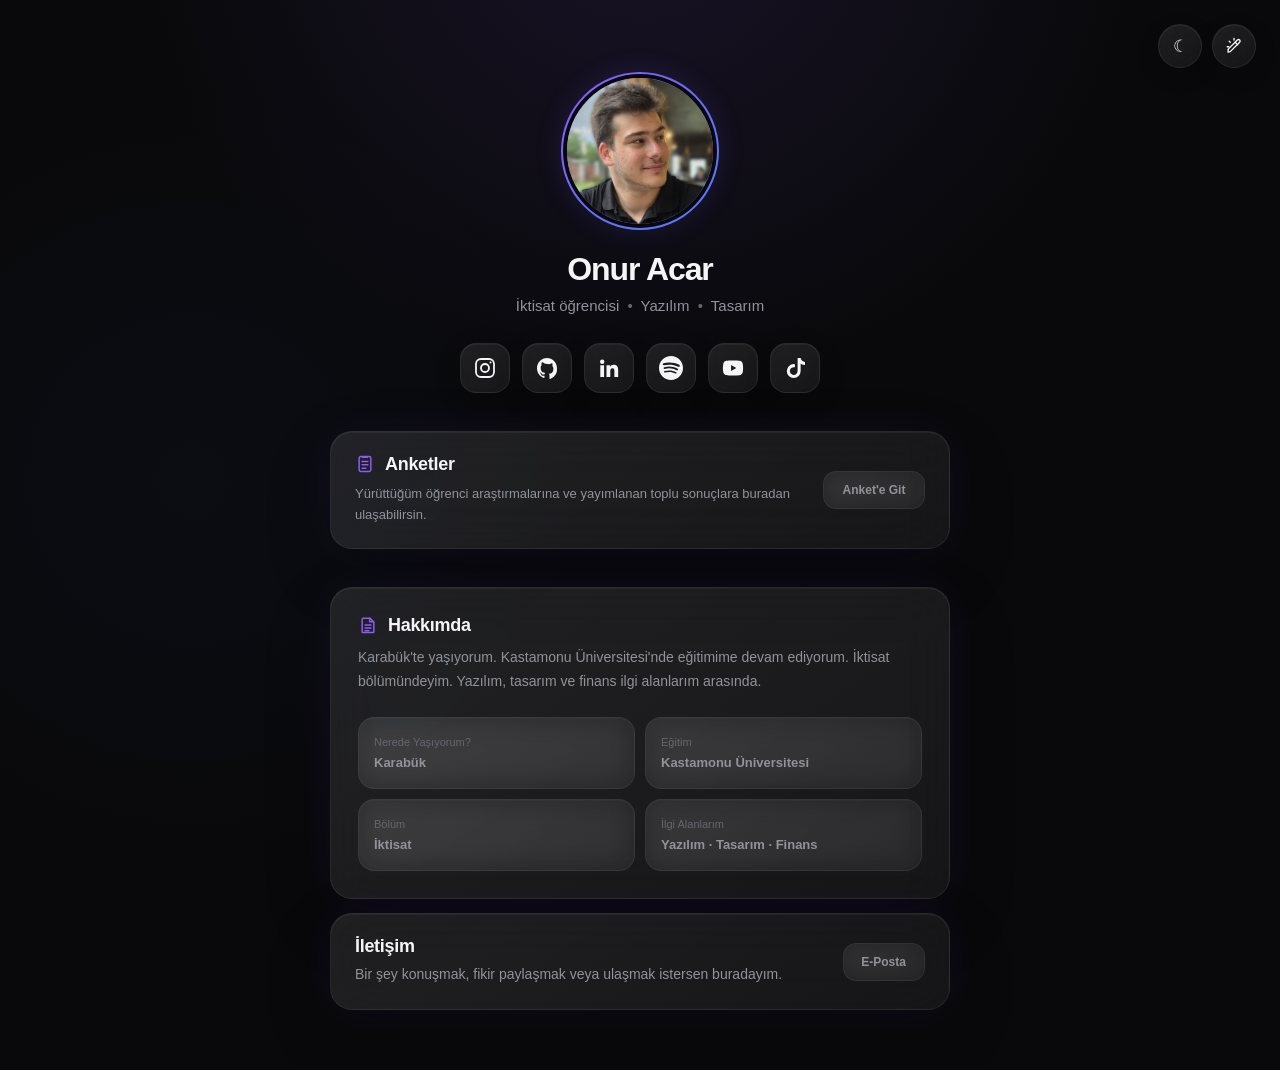
==== commit d30bc187: "Add files via upload" ====
--- a/index.html
+++ b/index.html
@@ -16,8 +16,6 @@
     <title>Onur Acar</title>
 
     <link rel="stylesheet" href="style.css">
-
-<script defer src="https://cloud.umami.is/script.js" data-website-id="8d1eb90f-a151-4767-a942-f5a31077517a"></script>
 
 </head>
 
@@ -114,119 +112,6 @@
     </div>
 
 
-    <!-- ---------- Spotify Now Playing ---------- -->
-
-    <div
-        class="spotify-widget"
-        id="spotify-widget"
-    >
-        <button
-            class="spotify-toggle"
-            id="spotify-toggle"
-            type="button"
-            aria-label="Spotify'da son dinlediğimi göster"
-            aria-expanded="false"
-            aria-controls="spotify-panel"
-        >
-            <svg
-                viewBox="0 0 24 24"
-                fill="none"
-                stroke="currentColor"
-                stroke-width="1.9"
-                stroke-linecap="round"
-                stroke-linejoin="round"
-                aria-hidden="true"
-            >
-                <path d="M15 4v11.5"></path>
-                <path d="M15 4l5-1v4"></path>
-                <circle cx="11" cy="17" r="3"></circle>
-            </svg>
-        </button>
-
-        <div
-            class="spotify-panel"
-            id="spotify-panel"
-            aria-hidden="true"
-        >
-            <div class="spotify-panel-top">
-                <div>
-                    <p class="spotify-eyebrow" id="spotify-eyebrow">
-                        Son Dinlenen
-                    </p>
-                    <h2 id="spotify-title">
-                        Yükleniyor...
-                    </h2>
-                </div>
-
-                <button
-                    class="spotify-close"
-                    id="spotify-close"
-                    type="button"
-                    aria-label="Spotify panelini kapat"
-                >
-                    <svg
-                        viewBox="0 0 24 24"
-                        fill="none"
-                        stroke="currentColor"
-                        stroke-width="2"
-                        stroke-linecap="round"
-                        aria-hidden="true"
-                    >
-                        <path d="M6 6l12 12"></path>
-                        <path d="M18 6L6 18"></path>
-                    </svg>
-                </button>
-            </div>
-
-            <div class="spotify-track">
-                <div class="spotify-cover-wrap">
-                    <img
-                        id="spotify-cover"
-                        class="spotify-cover"
-                        src=""
-                        alt=""
-                        draggable="false"
-                    >
-                </div>
-
-                <div class="spotify-track-info">
-                    <p id="spotify-artist">
-                        Spotify verisi alınıyor...
-                    </p>
-
-                    <div class="spotify-progress">
-                        <span
-                            id="spotify-progress-bar"
-                            class="spotify-progress-bar"
-                        ></span>
-                    </div>
-
-                    <div class="spotify-meta">
-                        <span id="spotify-time">—:—</span>
-
-                        <a
-                            id="spotify-link"
-                            href="#"
-                            target="_blank"
-                            rel="noopener noreferrer"
-                        >
-                            Spotify'da Aç
-                            <span aria-hidden="true">↗</span>
-                        </a>
-                    </div>
-                </div>
-            </div>
-
-            <p
-                class="spotify-empty"
-                id="spotify-empty"
-            >
-                Henüz Spotify dinleme verisi alınamadı.
-            </p>
-        </div>
-    </div>
-
-
     <!-- ---------- Ana İçerik ---------- -->
 
     <main class="container">
@@ -415,11 +300,78 @@
         </nav>
 
 
+        <!-- ---------- Anketler ---------- -->
+
+        <section class="research-card">
+
+            <div class="research-copy">
+
+                <div class="section-heading">
+
+                    <span class="section-icon" aria-hidden="true">
+                        <svg
+                            viewBox="0 0 24 24"
+                            fill="none"
+                            stroke="currentColor"
+                            stroke-width="1.8"
+                            stroke-linecap="round"
+                            stroke-linejoin="round"
+                        >
+                            <rect x="5" y="3" width="14" height="18" rx="2"></rect>
+                            <path d="M9 3.8h6"></path>
+                            <path d="M8.5 9h7"></path>
+                            <path d="M8.5 13h7"></path>
+                            <path d="M8.5 17h4.5"></path>
+                        </svg>
+                    </span>
+
+                    <h2>Anketler</h2>
+
+                </div>
+
+                <p>
+                    Yürüttüğüm öğrenci araştırmalarına ve yayımlanan toplu sonuçlara buradan ulaşabilirsin.
+                </p>
+
+            </div>
+
+            <a
+                class="research-link"
+                href="/anket/"
+                aria-label="Anketler sayfasını aç"
+            >
+                <span>Anket'e Git</span>
+            </a>
+
+        </section>
+
+
         <!-- ---------- Hakkımda ---------- -->
 
         <section class="about-card">
 
-            <h2>Hakkımda</h2>
+            <div class="section-heading">
+
+                <span class="section-icon" aria-hidden="true">
+                    <svg
+                        viewBox="0 0 24 24"
+                        fill="none"
+                        stroke="currentColor"
+                        stroke-width="1.8"
+                        stroke-linecap="round"
+                        stroke-linejoin="round"
+                    >
+                        <path d="M6 3.8h8.5L19 8.3V20a1 1 0 0 1-1 1H6a1 1 0 0 1-1-1V4.8a1 1 0 0 1 1-1Z"></path>
+                        <path d="M14 3.8V8h4.2"></path>
+                        <path d="M8.5 12h7"></path>
+                        <path d="M8.5 15.5h7"></path>
+                        <path d="M8.5 19h4.5"></path>
+                    </svg>
+                </span>
+
+                <h2>Hakkımda</h2>
+
+            </div>
 
             <p>
                 Karabük'te yaşıyorum. Kastamonu Üniversitesi'nde
--- a/style.css
+++ b/style.css
@@ -668,6 +668,158 @@
 }
 
 
+
+/* ---------- Araştırmalar ---------- */
+
+.research-card {
+    width: 100%;
+
+    margin-top: 38px;
+    padding: 22px 24px;
+
+    display: flex;
+    align-items: center;
+    justify-content: space-between;
+    gap: 20px;
+
+    border: 1px solid var(--border);
+    border-radius: 22px;
+
+    background:
+        linear-gradient(
+            145deg,
+            rgba(255, 255, 255, 0.065),
+            rgba(255, 255, 255, 0.018)
+        ),
+        var(--surface);
+
+    backdrop-filter: blur(26px) saturate(135%);
+    -webkit-backdrop-filter: blur(26px) saturate(135%);
+
+    box-shadow:
+        0 24px 70px var(--shadow),
+        0 0 45px var(--accent-soft),
+        inset 0 1px 0 rgba(255, 255, 255, 0.05);
+
+    transition:
+        background 300ms ease,
+        border-color 300ms ease,
+        box-shadow 300ms ease;
+}
+
+body.light-mode .research-card {
+    background:
+        linear-gradient(
+            145deg,
+            rgba(255, 255, 255, 0.65),
+            rgba(255, 255, 255, 0.35)
+        ),
+        var(--surface);
+}
+
+.research-copy {
+    min-width: 0;
+}
+
+.section-heading {
+    display: flex;
+    align-items: center;
+    gap: 10px;
+}
+
+.section-icon {
+    width: 20px;
+    height: 20px;
+
+    display: inline-flex;
+    align-items: center;
+    justify-content: center;
+
+    flex: 0 0 20px;
+
+    color: var(--accent-1);
+}
+
+.section-icon svg {
+    width: 20px;
+    height: 20px;
+    display: block;
+}
+
+.research-card h2,
+.about-card h2 {
+    color: var(--text);
+
+    font-size: 18px;
+    font-weight: 600;
+
+    letter-spacing: -0.3px;
+}
+
+.research-card p {
+    margin-top: 8px;
+
+    color: var(--text-secondary);
+
+    font-size: 13px;
+    line-height: 1.65;
+}
+
+.research-link {
+    flex: 0 0 auto;
+
+    display: inline-flex;
+    align-items: center;
+    justify-content: center;
+    gap: 7px;
+
+    min-width: 102px;
+    padding: 11px 16px;
+
+    border: 1px solid var(--tag-border);
+    border-radius: 13px;
+
+    background:
+        linear-gradient(
+            145deg,
+            rgba(255, 255, 255, 0.035),
+            rgba(255, 255, 255, 0.01)
+        ),
+        var(--tag-background);
+
+    color: var(--text-secondary);
+
+    font-size: 12px;
+    font-weight: 550;
+
+    text-decoration: none;
+    white-space: nowrap;
+
+    backdrop-filter: blur(12px);
+    -webkit-backdrop-filter: blur(12px);
+
+    transition:
+        transform 180ms ease,
+        background 180ms ease,
+        border-color 180ms ease,
+        color 180ms ease,
+        box-shadow 180ms ease;
+}
+
+.research-link:hover {
+    transform: translateY(-2px);
+
+    background: var(--surface-hover);
+
+    border-color: var(--border);
+
+    color: var(--text);
+
+    box-shadow:
+        0 8px 24px rgba(0, 0, 0, 0.10),
+        0 0 18px var(--accent-soft);
+}
+
 /* ---------- Hakkımda ---------- */
 
 .about-card,
@@ -886,378 +1038,6 @@
 }
 
 
-
-/* ---------- Spotify Butonu & Panel ---------- */
-
-.spotify-widget {
-    position: fixed;
-    top: 24px;
-    left: 24px;
-    z-index: 60;
-
-    width: 44px;
-    height: 44px;
-
-    overflow: visible;
-
-    border-radius: 22px;
-
-    transition:
-        width 360ms cubic-bezier(0.22, 1, 0.36, 1),
-        height 360ms cubic-bezier(0.22, 1, 0.36, 1),
-        border-radius 360ms cubic-bezier(0.22, 1, 0.36, 1);
-}
-
-.spotify-widget.is-open {
-    width: min(370px, calc(100vw - 48px));
-    height: 174px;
-
-    border: 1px solid var(--border);
-    border-radius: 24px;
-
-    background:
-        linear-gradient(
-            145deg,
-            rgba(255, 255, 255, 0.065),
-            rgba(255, 255, 255, 0.018)
-        ),
-        var(--surface);
-
-    backdrop-filter: blur(26px) saturate(135%);
-    -webkit-backdrop-filter: blur(26px) saturate(135%);
-
-    box-shadow:
-        0 24px 70px var(--shadow),
-        0 0 45px var(--accent-soft),
-        inset 0 1px 0 rgba(255, 255, 255, 0.05);
-}
-
-.spotify-toggle {
-    position: absolute;
-    top: 0;
-    left: 0;
-    z-index: 3;
-
-    width: 44px;
-    height: 44px;
-
-    display: flex;
-    align-items: center;
-    justify-content: center;
-
-    padding: 0;
-
-    border: 1px solid var(--border);
-    border-radius: 50%;
-
-    background:
-        linear-gradient(
-            145deg,
-            rgba(255, 255, 255, 0.055),
-            rgba(255, 255, 255, 0.018)
-        ),
-        var(--surface);
-
-    color: var(--text);
-
-    cursor: pointer;
-
-    backdrop-filter: blur(16px);
-    -webkit-backdrop-filter: blur(16px);
-
-    box-shadow:
-        0 8px 28px rgba(0, 0, 0, 0.08),
-        inset 0 1px 0 rgba(255, 255, 255, 0.045);
-
-    transition:
-        transform 180ms ease,
-        opacity 220ms ease,
-        background 180ms ease,
-        border-color 180ms ease,
-        box-shadow 180ms ease;
-}
-
-.spotify-toggle svg {
-    width: 18px;
-    height: 18px;
-    display: block;
-}
-
-.spotify-toggle:hover {
-    transform: scale(1.06);
-
-    background: var(--surface-hover);
-
-    box-shadow:
-        0 10px 30px rgba(0, 0, 0, 0.12),
-        0 0 22px var(--accent-soft),
-        inset 0 1px 0 rgba(255, 255, 255, 0.055);
-}
-
-.spotify-toggle:active {
-    transform: scale(0.94);
-}
-
-.spotify-widget.is-open .spotify-toggle {
-    opacity: 0;
-    pointer-events: none;
-    transform: scale(0.85);
-}
-
-.spotify-panel {
-    position: absolute;
-    inset: 0;
-
-    padding:
-        16px
-        16px
-        15px
-        66px;
-
-    /* Panel küçülürken içeriğin kutunun dışına taşmasını engelle. */
-    overflow: hidden;
-
-    opacity: 0;
-    visibility: hidden;
-    pointer-events: none;
-
-    transform: translateX(-8px);
-
-    transition:
-        opacity 320ms ease,
-        transform 320ms cubic-bezier(0.22, 1, 0.36, 1),
-        visibility 320ms ease;
-}
-
-.spotify-widget.is-open .spotify-panel {
-    opacity: 1;
-    visibility: visible;
-    pointer-events: auto;
-
-    transform: translateX(0);
-}
-
-.spotify-panel-top {
-    display: flex;
-    align-items: flex-start;
-    justify-content: space-between;
-    gap: 12px;
-}
-
-.spotify-eyebrow {
-    color: var(--text-muted);
-
-    font-size: 10px;
-    font-weight: 600;
-
-    letter-spacing: 0.08em;
-    text-transform: uppercase;
-}
-
-.spotify-panel h2 {
-    margin-top: 3px;
-
-    max-width: 245px;
-
-    overflow: hidden;
-
-    color: var(--text);
-
-    font-size: 15px;
-    font-weight: 600;
-
-    line-height: 1.25;
-    letter-spacing: -0.25px;
-
-    text-overflow: ellipsis;
-    white-space: nowrap;
-}
-
-.spotify-close {
-    width: 28px;
-    height: 28px;
-
-    flex: 0 0 28px;
-
-    display: flex;
-    align-items: center;
-    justify-content: center;
-
-    padding: 0;
-
-    border: 1px solid var(--border);
-    border-radius: 50%;
-
-    background: rgba(255, 255, 255, 0.035);
-    color: var(--text-secondary);
-
-    cursor: pointer;
-
-    transition:
-        transform 180ms ease,
-        background 180ms ease,
-        color 180ms ease,
-        border-color 180ms ease;
-}
-
-.spotify-close svg {
-    width: 15px;
-    height: 15px;
-}
-
-.spotify-close:hover {
-    transform: scale(1.06);
-
-    background: var(--surface-hover);
-    color: var(--text);
-    border-color: var(--border);
-}
-
-.spotify-close:active {
-    transform: scale(0.92);
-}
-
-.spotify-track {
-    margin-top: 10px;
-
-    display: flex;
-    align-items: center;
-    gap: 12px;
-}
-
-.spotify-cover-wrap {
-    width: 62px;
-    height: 62px;
-
-    flex: 0 0 62px;
-
-    overflow: hidden;
-
-    border-radius: 13px;
-
-    border: 1px solid var(--border);
-
-    background:
-        linear-gradient(
-            145deg,
-            rgba(255, 255, 255, 0.04),
-            rgba(255, 255, 255, 0.01)
-        ),
-        var(--tag-background);
-
-    box-shadow:
-        inset 0 1px 0 rgba(255, 255, 255, 0.03);
-}
-
-.spotify-cover {
-    width: 100%;
-    height: 100%;
-
-    display: block;
-
-    object-fit: cover;
-
-    opacity: 0;
-
-    transition: opacity 180ms ease;
-}
-
-.spotify-cover.has-image {
-    opacity: 1;
-}
-
-.spotify-track-info {
-    min-width: 0;
-    flex: 1;
-}
-
-.spotify-track-info > p {
-    overflow: hidden;
-
-    color: var(--text-secondary);
-
-    font-size: 12px;
-    font-weight: 500;
-
-    line-height: 1.4;
-
-    text-overflow: ellipsis;
-    white-space: nowrap;
-}
-
-.spotify-progress {
-    width: 100%;
-    height: 3px;
-
-    margin-top: 9px;
-
-    overflow: hidden;
-
-    border-radius: 999px;
-
-    background: var(--tag-background);
-}
-
-.spotify-progress-bar {
-    width: 0;
-    height: 100%;
-
-    display: block;
-
-    border-radius: inherit;
-
-    background:
-        linear-gradient(
-            90deg,
-            var(--accent-1),
-            var(--accent-2)
-        );
-
-    transition: width 1000ms linear;
-}
-
-.spotify-meta {
-    margin-top: 6px;
-
-    display: flex;
-    align-items: center;
-    justify-content: space-between;
-    gap: 8px;
-
-    color: var(--text-muted);
-
-    font-size: 10px;
-    line-height: 1;
-}
-
-.spotify-meta a {
-    color: var(--text-secondary);
-
-    font-size: 10px;
-    font-weight: 550;
-
-    text-decoration: none;
-
-    transition: color 160ms ease;
-}
-
-.spotify-meta a:hover {
-    color: var(--text);
-}
-
-.spotify-meta a[aria-disabled="true"] {
-    pointer-events: none;
-    opacity: 0.5;
-}
-
-.spotify-empty {
-    display: none;
-}
-
-.spotify-empty.is-hidden {
-    display: none;
-}
-
 /* ---------- Profil Önizleme ---------- */
 
 .profile-lightbox {
@@ -1382,45 +1162,6 @@
         gap: 8px;
     }
 
-    .spotify-widget {
-        top: 18px;
-        left: 18px;
-    }
-
-    .spotify-toggle {
-        width: 41px;
-        height: 41px;
-    }
-
-    .spotify-toggle svg {
-        width: 17px;
-        height: 17px;
-    }
-
-    .spotify-widget.is-open {
-        width: min(348px, calc(100vw - 36px));
-        height: 168px;
-    }
-
-    .spotify-panel {
-        padding:
-            14px
-            14px
-            13px
-            58px;
-    }
-
-    .spotify-cover-wrap {
-        width: 58px;
-        height: 58px;
-        flex-basis: 58px;
-    }
-
-    .spotify-panel h2 {
-        max-width: 215px;
-        font-size: 14px;
-    }
-
     #theme-toggle,
     #color-toggle {
         width: 41px;
@@ -1473,6 +1214,43 @@
 
     .socials a::after {
         display: none;
+    }
+
+    .research-card {
+        margin-top: 34px;
+
+        padding: 19px 20px;
+
+        align-items: flex-start;
+        gap: 14px;
+
+        border-radius: 21px;
+    }
+
+    .research-card p {
+        margin-top: 7px;
+
+        font-size: 12.5px;
+        line-height: 1.55;
+    }
+
+    .section-heading {
+        gap: 8px;
+    }
+
+    .section-icon,
+    .section-icon svg {
+        width: 19px;
+        height: 19px;
+    }
+
+    .research-link {
+        min-width: 92px;
+        padding: 10px 12px;
+
+        border-radius: 12px;
+
+        font-size: 11.5px;
     }
 
     .about-card {
@@ -1564,26 +1342,6 @@
         width: calc(100% - 24px);
     }
 
-    .spotify-widget {
-        top: 14px;
-        left: 14px;
-    }
-
-    .spotify-toggle {
-        width: 40px;
-        height: 40px;
-    }
-
-    .spotify-widget.is-open {
-        width: calc(100vw - 28px);
-        height: 164px;
-    }
-
-    .spotify-panel {
-        padding-left: 56px;
-        padding-right: 11px;
-    }
-
     .profile-ring {
         width: 128px;
         height: 128px;
@@ -1601,6 +1359,17 @@
     .socials a svg {
         width: 21px;
         height: 21px;
+    }
+
+    .research-card {
+        padding: 18px;
+
+        flex-direction: column;
+        align-items: stretch;
+    }
+
+    .research-link {
+        width: 100%;
     }
 
     .about-card {
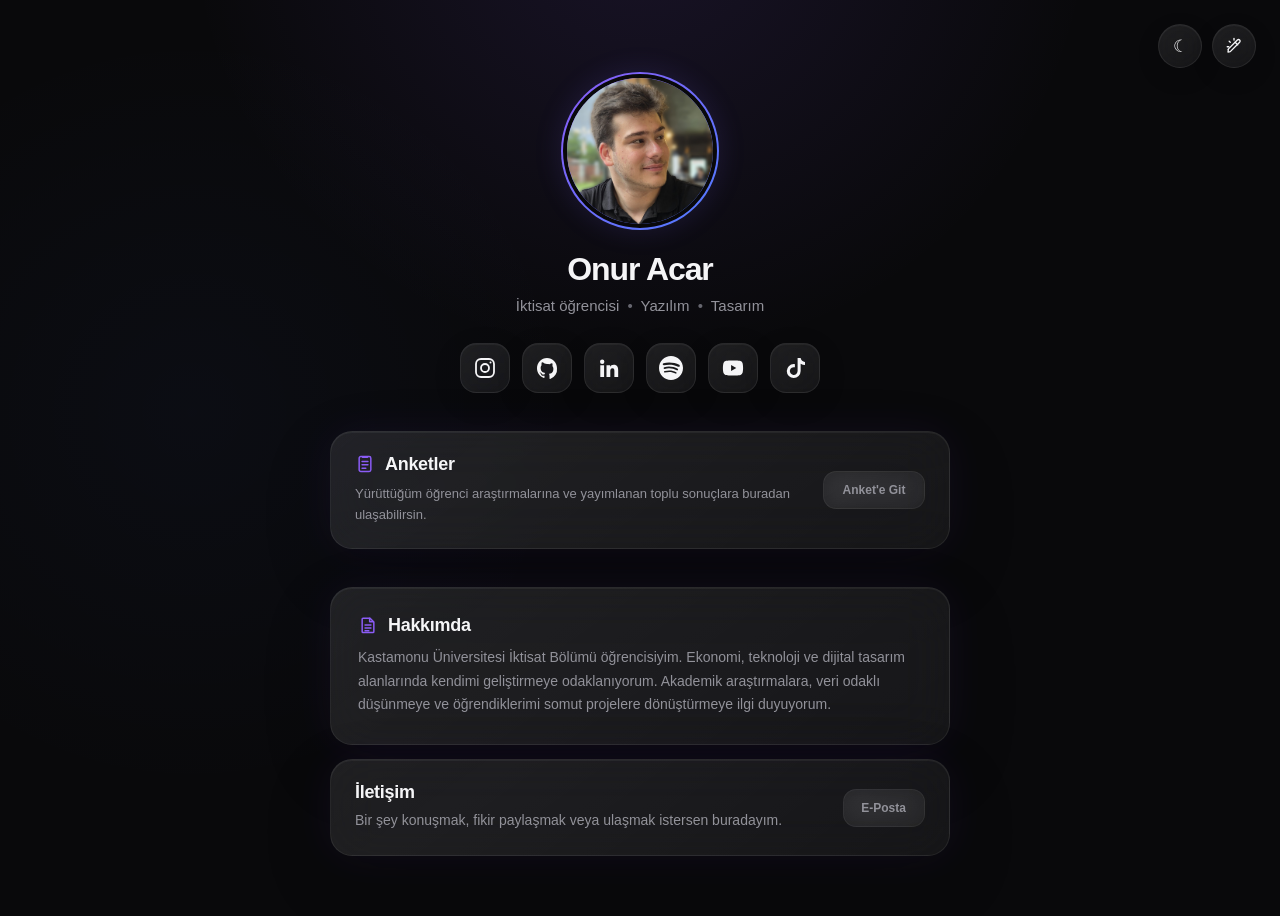
==== commit 9f475203: "Add files via upload" ====
--- a/index.html
+++ b/index.html
@@ -374,58 +374,8 @@
             </div>
 
             <p>
-                Karabük'te yaşıyorum. Kastamonu Üniversitesi'nde
-                eğitimime devam ediyorum. İktisat bölümündeyim.
-                Yazılım, tasarım ve finans ilgi alanlarım arasında.
+                Kastamonu Üniversitesi İktisat Bölümü öğrencisiyim. Ekonomi, teknoloji ve dijital tasarım alanlarında kendimi geliştirmeye odaklanıyorum. Akademik araştırmalara, veri odaklı düşünmeye ve öğrendiklerimi somut projelere dönüştürmeye ilgi duyuyorum.
             </p>
-
-
-            <div class="tags">
-
-                <div class="info-item">
-                    <span class="info-label">
-                        Nerede Yaşıyorum?
-                    </span>
-
-                    <strong>
-                        Karabük
-                    </strong>
-                </div>
-
-
-                <div class="info-item">
-                    <span class="info-label">
-                        Eğitim
-                    </span>
-
-                    <strong>
-                        Kastamonu Üniversitesi
-                    </strong>
-                </div>
-
-
-                <div class="info-item">
-                    <span class="info-label">
-                        Bölüm
-                    </span>
-
-                    <strong>
-                        İktisat
-                    </strong>
-                </div>
-
-
-                <div class="info-item">
-                    <span class="info-label">
-                        İlgi Alanlarım
-                    </span>
-
-                    <strong>
-                        Yazılım · Tasarım · Finans
-                    </strong>
-                </div>
-
-            </div>
 
         </section>
 
--- a/style.css
+++ b/style.css
@@ -904,29 +904,24 @@
 }
 
 
-/* ---------- Bilgi Kutuları ---------- */
-
-.tags {
-    display: grid;
-
-    grid-template-columns: repeat(2, 1fr);
-
-    gap: 10px;
-
-    margin-top: 24px;
-}
-
-.info-item {
-    min-height: 72px;
-
-    display: flex;
-    flex-direction: column;
+/* ---------- İletişim ---------- */
+
+.contact-copy {
+    min-width: 0;
+}
+
+.contact-link {
+    flex: 0 0 auto;
+
+    display: inline-flex;
+    align-items: center;
     justify-content: center;
 
-    padding: 12px 15px;
+    min-width: 82px;
+    padding: 11px 16px;
 
     border: 1px solid var(--tag-border);
-    border-radius: 16px;
+    border-radius: 13px;
 
     background:
         linear-gradient(
@@ -936,74 +931,6 @@
         ),
         var(--tag-background);
 
-    backdrop-filter: blur(14px);
-    -webkit-backdrop-filter: blur(14px);
-
-    box-shadow:
-        inset 0 1px 0 rgba(255, 255, 255, 0.025);
-
-    transition:
-        background 180ms ease,
-        border-color 180ms ease,
-        transform 180ms ease;
-}
-
-.info-item:hover {
-    background: var(--surface-hover);
-
-    border-color: var(--border);
-
-    transform: translateY(-1px);
-}
-
-.info-label {
-    margin-bottom: 5px;
-
-    color: var(--text-muted);
-
-    font-size: 11px;
-    font-weight: 500;
-
-    line-height: 1.3;
-}
-
-.info-item strong {
-    color: var(--text-secondary);
-
-    font-size: 13px;
-    font-weight: 550;
-
-    line-height: 1.4;
-}
-
-
-/* ---------- İletişim ---------- */
-
-.contact-copy {
-    min-width: 0;
-}
-
-.contact-link {
-    flex: 0 0 auto;
-
-    display: inline-flex;
-    align-items: center;
-    justify-content: center;
-
-    min-width: 82px;
-    padding: 11px 16px;
-
-    border: 1px solid var(--tag-border);
-    border-radius: 13px;
-
-    background:
-        linear-gradient(
-            145deg,
-            rgba(255, 255, 255, 0.035),
-            rgba(255, 255, 255, 0.01)
-        ),
-        var(--tag-background);
-
     color: var(--text-secondary);
 
     font-size: 12px;
@@ -1261,32 +1188,6 @@
         border-radius: 21px;
     }
 
-    .tags {
-        grid-template-columns: repeat(2, minmax(0, 1fr));
-        gap: 8px;
-
-        margin-top: 20px;
-    }
-
-    .info-item {
-        min-height: 64px;
-
-        padding: 9px 11px;
-
-        border-radius: 14px;
-    }
-
-    .info-label {
-        margin-bottom: 3px;
-
-        font-size: 10px;
-    }
-
-    .info-item strong {
-        font-size: 11.5px;
-        line-height: 1.3;
-    }
-
     .contact-card {
         margin-top: 12px;
 
@@ -1383,6 +1284,17 @@
     .info-item {
         min-height: 58px;
         padding: 8px 9px;
+    }
+
+    .info-icon,
+    .info-icon svg,
+    .info-icon-logo img {
+        width: 14px;
+        height: 14px;
+    }
+
+    .info-head {
+        gap: 5px;
     }
 
     .info-label {
